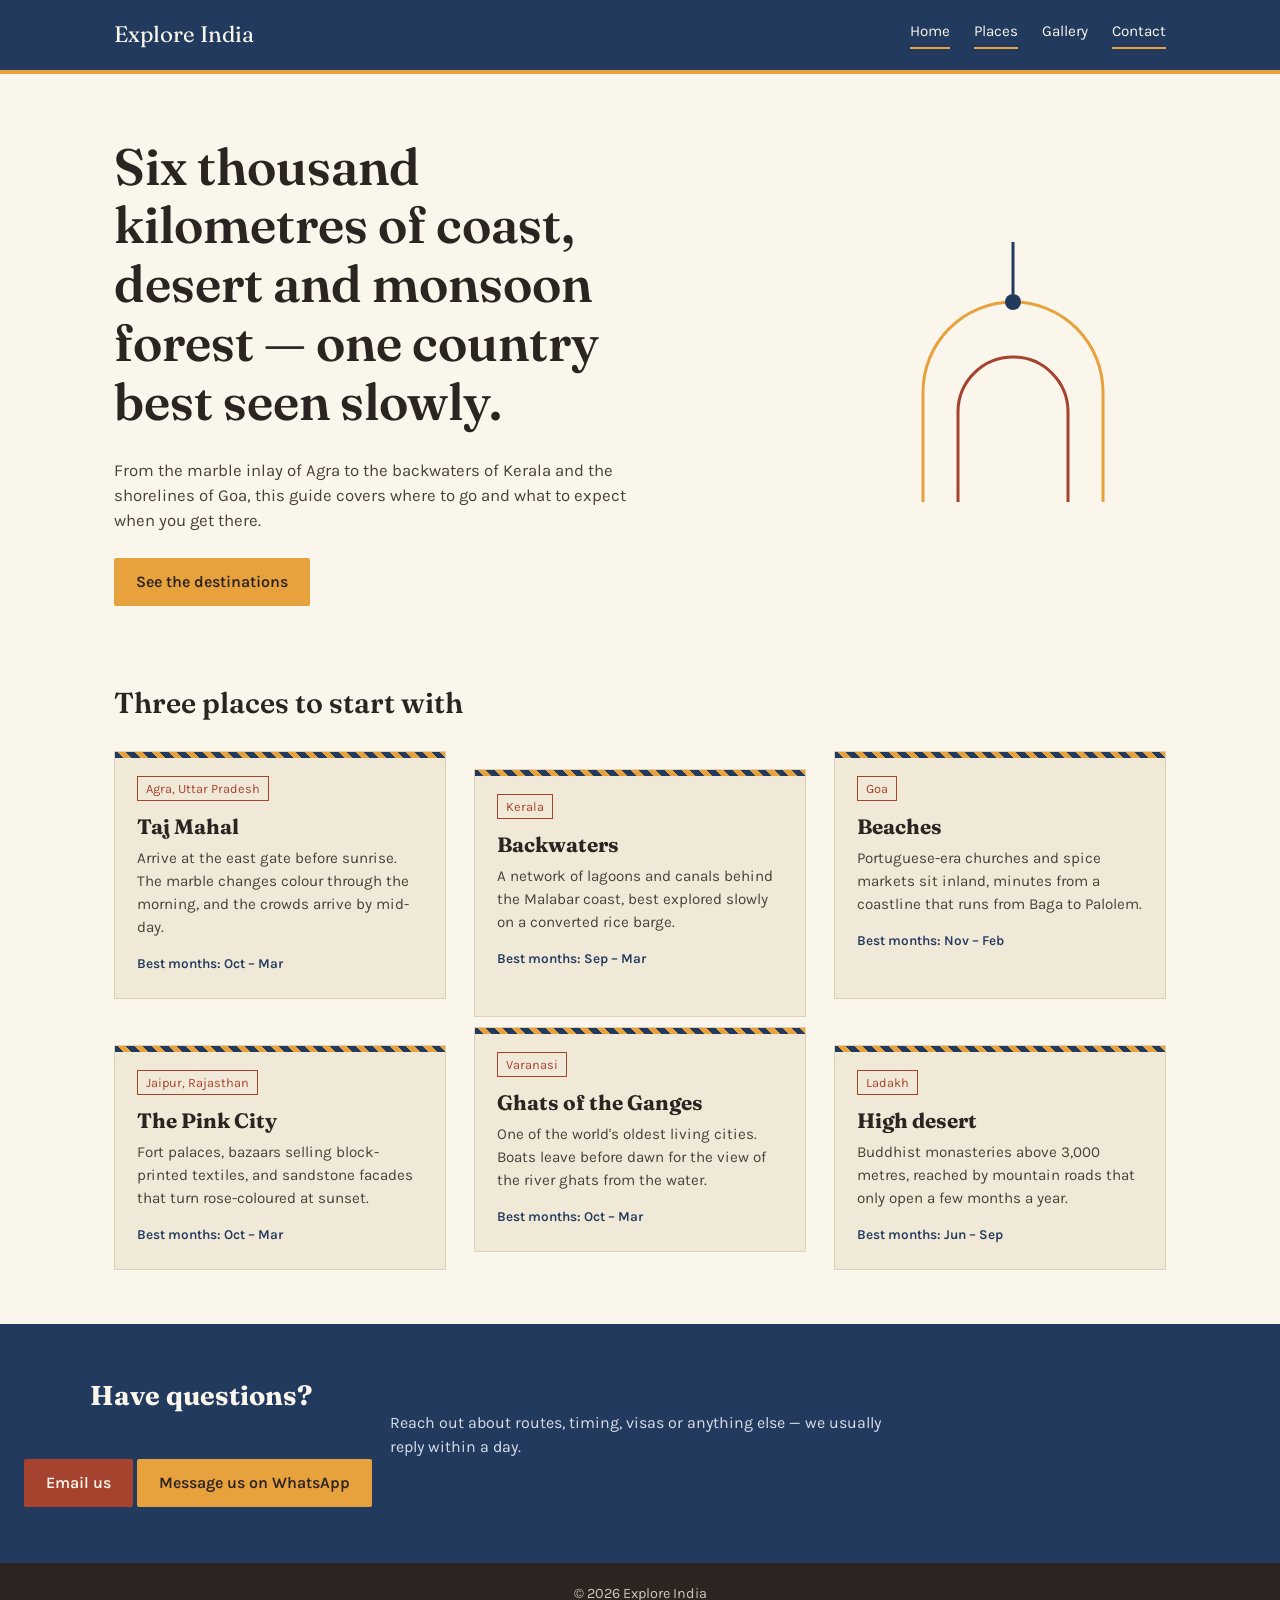
==== index.html @ b4f03fc1 "Merge branch 'main' into feat/contact-update" ====
<!DOCTYPE html>
<html lang="en">
<head>
    <meta charset="UTF-8">
    <meta name="viewport" content="width=device-width, initial-scale=1.0">
    <title>Explore India — Incredible India Travel Guide</title>
    <meta name="description" content="A traveller's guide to India: the Taj Mahal, Kerala's backwaters, and Goa's coastline.">
    <link rel="preconnect" href="https://fonts.googleapis.com">
    <link rel="preconnect" href="https://fonts.gstatic.com" crossorigin>
    <link href="https://fonts.googleapis.com/css2?family=Fraunces:ital,opsz,wght@0,9..144,400;0,9..144,600;1,9..144,500&family=Karla:wght@400;500;600&display=swap" rel="stylesheet">
    <link rel="stylesheet" href="./css/style.css">
</head>

<body>

<header class="site-header">
    <div class="header-inner">
        <a href="./index.html" class="wordmark">Explore India</a>

        <nav aria-label="Primary">
            <a href="./index.html" class="current">Home</a>
            <a href="./index.html#places">Places</a>
            <a href="./gallery.html">Gallery</a>
            <a href="./index.html#contact">Contact</a>
        </nav>
    </div>
</header>

<main>
    <section class="hero" id="home">
        <div class="hero-text">
            <h1>Six thousand kilometres of coast, desert and monsoon forest — one country best seen slowly.</h1>
            <p>From the marble inlay of Agra to the backwaters of Kerala and the shorelines of Goa, this guide covers where to go and what to expect when you get there.</p>
            <a href="#places" class="btn">See the destinations</a>
        </div>
        <div class="hero-mark" aria-hidden="true">
            <svg viewBox="0 0 220 260" xmlns="http://www.w3.org/2000/svg">
                <path d="M20 260 V150 A90 90 0 0 1 200 150 V260" fill="none" stroke="var(--saffron)" stroke-width="3"/>
                <path d="M55 260 V170 A55 55 0 0 1 165 170 V260" fill="none" stroke="var(--brick)" stroke-width="3"/>
                <circle cx="110" cy="60" r="8" fill="var(--indigo)"/>
                <line x1="110" y1="0" x2="110" y2="52" stroke="var(--indigo)" stroke-width="3"/>
            </svg>
        </div>
    </section>

    <section class="places" id="places">
        <h2>Three places to start with</h2>

        <div class="postcards">
            <article class="postcard">
                <span class="stamp">Agra, Uttar Pradesh</span>
                <h3>Taj Mahal</h3>
                <p>Arrive at the east gate before sunrise. The marble changes colour through the morning, and the crowds arrive by mid-day.</p>
                <p class="detail">Best months: Oct – Mar</p>
            </article>

            <article class="postcard postcard--shift">
                <span class="stamp">Kerala</span>
                <h3>Backwaters</h3>
                <p>A network of lagoons and canals behind the Malabar coast, best explored slowly on a converted rice barge.</p>
                <p class="detail">Best months: Sep – Mar</p>
            </article>

            <article class="postcard">
                <span class="stamp">Goa</span>
                <h3>Beaches</h3>
                <p>Portuguese-era churches and spice markets sit inland, minutes from a coastline that runs from Baga to Palolem.</p>
                <p class="detail">Best months: Nov – Feb</p>
            </article>

            <article class="postcard postcard--shift">
                <span class="stamp">Jaipur, Rajasthan</span>
                <h3>The Pink City</h3>
                <p>Fort palaces, bazaars selling block-printed textiles, and sandstone facades that turn rose-coloured at sunset.</p>
                <p class="detail">Best months: Oct – Mar</p>
            </article>

            <article class="postcard">
                <span class="stamp">Varanasi</span>
                <h3>Ghats of the Ganges</h3>
                <p>One of the world's oldest living cities. Boats leave before dawn for the view of the river ghats from the water.</p>
                <p class="detail">Best months: Oct – Mar</p>
            </article>

            <article class="postcard postcard--shift">
                <span class="stamp">Ladakh</span>
                <h3>High desert</h3>
                <p>Buddhist monasteries above 3,000 metres, reached by mountain roads that only open a few months a year.</p>
                <p class="detail">Best months: Jun – Sep</p>
            </article>
        </div>
    </section>

    <section class="contact" id="contact">
        <h2>Have questions?</h2>
<p>Reach out about routes, timing, visas or anything else — we usually reply within a day.</p>
        <a href="mailto:hello@exploreindia.example" class="btn btn--dark">Email us</a>
        <a href="https://wa.me/911234567890" class="btn btn--outline">Message us on WhatsApp</a>
    </div>
</section>
</main>

<footer class="site-footer">
    <p>© 2026 Explore India</p>
</footer>

<script src="./scripts/script.js"></script>

</body>
</html>
---- css/style.css ----
/* ============ Tokens ============ */
:root {
    --ink: #2B2420;
    --ivory: #FAF6EC;
    --paper: #F1E9D8;
    --saffron: #E8A23D;
    --indigo: #223A5E;
    --brick: #A6432F;

    --font-display: "Fraunces", Georgia, serif;
    --font-body: "Karla", Arial, sans-serif;

    --content-width: 1100px;
}

*,
*::before,
*::after {
    box-sizing: border-box;
}

html {
    scroll-behavior: smooth;
}

body {
    margin: 0;
    font-family: var(--font-body);
    color: var(--ink);
    background: var(--ivory);
    line-height: 1.5;
}

h1, h2, h3 {
    font-family: var(--font-display);
    line-height: 1.15;
    margin: 0 0 0.5em;
}

p {
    margin: 0 0 1em;
}

a {
    color: inherit;
}

a:focus-visible,
button:focus-visible {
    outline: 3px solid var(--indigo);
    outline-offset: 3px;
}

@media (prefers-reduced-motion: reduce) {
    html {
        scroll-behavior: auto;
    }
    .hero-text {
        animation: none !important;
    }
}

/* ============ Header ============ */
.site-header {
    background: var(--indigo);
    border-bottom: 4px solid var(--saffron);
}

.header-inner {
    max-width: var(--content-width);
    margin: 0 auto;
    padding: 18px 24px;
    display: flex;
    align-items: center;
    justify-content: space-between;
    flex-wrap: wrap;
    gap: 12px;
}

.wordmark {
    font-family: var(--font-display);
    font-size: 1.4rem;
    color: var(--ivory);
    text-decoration: none;
}

nav {
    display: flex;
    gap: 24px;
    flex-wrap: wrap;
}

nav a {
    color: var(--ivory);
    text-decoration: none;
    font-size: 0.95rem;
    padding-bottom: 4px;
    border-bottom: 2px solid transparent;
    transition: border-color 0.15s ease;
}

nav a:hover,
nav a.current {
    border-bottom-color: var(--saffron);
}

/* ============ Hero ============ */
.hero {
    max-width: var(--content-width);
    margin: 0 auto;
    padding: 64px 24px 48px;
    display: grid;
    grid-template-columns: 1.4fr 0.6fr;
    gap: 32px;
    align-items: center;
}

.hero-text {
    animation: rise 0.6s ease-out;
}

@keyframes rise {
    from { opacity: 0; transform: translateY(14px); }
    to { opacity: 1; transform: translateY(0); }
}

.hero-text h1 {
    font-size: clamp(2rem, 4vw + 1rem, 3.2rem);
    font-weight: 600;
    max-width: 16ch;
}

.hero-text p {
    max-width: 55ch;
    font-size: 1.05rem;
    color: #4a4038;
}

.hero-mark svg {
    width: 100%;
    height: auto;
    max-width: 220px;
    margin: 0 auto;
    display: block;
}

.btn {
    display: inline-block;
    margin-top: 8px;
    padding: 12px 22px;
    background: var(--saffron);
    color: var(--ink);
    text-decoration: none;
    font-weight: 600;
    border-radius: 2px;
    transition: background 0.15s ease;
}

.btn:hover {
    background: #d8912f;
}

.btn--dark {
    background: var(--brick);
    color: var(--ivory);
}

.btn--dark:hover {
    background: #8f3a2f;
}

/* ============ Places / postcards ============ */
.places {
    max-width: var(--content-width);
    margin: 0 auto;
    padding: 32px 24px 72px;
}

.places h2 {
    font-size: 1.8rem;
    font-weight: 600;
    margin-bottom: 32px;
}

.postcards {
    display: grid;
    grid-template-columns: repeat(3, 1fr);
    gap: 28px;
}

.postcard {
    background: var(--paper);
    border: 1px solid #ddd0b3;
    padding: 24px 22px;
    position: relative;
}

.postcard--shift {
    transform: translateY(18px);
}

.postcard::before {
    content: "";
    position: absolute;
    top: 0;
    left: 0;
    right: 0;
    height: 6px;
    background: repeating-linear-gradient(
        45deg,
        var(--indigo) 0 6px,
        var(--saffron) 6px 12px
    );
}

.stamp {
    display: inline-block;
    font-size: 0.8rem;
    color: var(--brick);
    border: 1px solid var(--brick);
    padding: 2px 8px;
    margin-bottom: 14px;
}

.postcard h3 {
    font-size: 1.3rem;
    margin-bottom: 8px;
}

.postcard p {
    color: #4a4038;
    font-size: 0.95rem;
}

.postcard .detail {
    color: var(--indigo);
    font-weight: 600;
    font-size: 0.85rem;
    margin-bottom: 0;
}

/* ============ Contact ============ */
.contact {
    background: var(--indigo);
    color: var(--ivory);
    text-align: left;
    padding: 56px 24px;
}

.contact > * {
    max-width: var(--content-width);
    margin: 0 auto;
}

.contact h2 {
    color: var(--ivory);
    font-size: 1.7rem;
}

.contact p {
    color: #d7deea;
    max-width: 50ch;
}

/* ============ Gallery ============ */
.gallery {
    max-width: var(--content-width);
    margin: 0 auto;
    padding: 56px 24px 72px;
}

.gallery h2 {
    font-size: 1.8rem;
    font-weight: 600;
}

.gallery-intro {
    color: #4a4038;
    margin-bottom: 36px;
}

.gallery-container {
    display: grid;
    grid-template-columns: repeat(3, 1fr);
    grid-auto-flow: dense;
    gap: 24px;
}

.gallery-card {
    margin: 0;
    background: var(--paper);
    border: 1px solid #ddd0b3;
    overflow: hidden;
}

.gallery-card--tall {
    grid-row: span 2;
}

.gallery-card img {
    display: block;
    width: 100%;
    height: 100%;
    aspect-ratio: 3 / 2;
    object-fit: cover;
    object-position: center;
}

.gallery-card--tall img {
    aspect-ratio: 3 / 5;
}

.gallery-card figcaption {
    padding: 14px 16px;
}

.gallery-card h3 {
    font-size: 1.05rem;
    margin-bottom: 2px;
}

.gallery-card p {
    margin: 0;
    font-size: 0.9rem;
    color: #4a4038;
}

/* ============ Footer ============ */
.site-footer {
    background: var(--ink);
    color: #cfc6ba;
    text-align: center;
    padding: 20px;
    font-size: 0.9rem;
}

.site-footer p {
    margin: 0;
}

/* ============ Responsive ============ */
@media (max-width: 800px) {
    .hero {
        grid-template-columns: 1fr;
        text-align: left;
    }

    .hero-mark {
        display: none;
    }

    .postcards {
        grid-template-columns: 1fr;
    }

    .postcard--shift {
        transform: none;
    }

    .gallery-container {
        grid-template-columns: 1fr;
    }

    .gallery-card--tall {
        grid-row: auto;
    }

    .gallery-card--tall img,
    .gallery-card img {
        aspect-ratio: 3 / 2;
    }
}
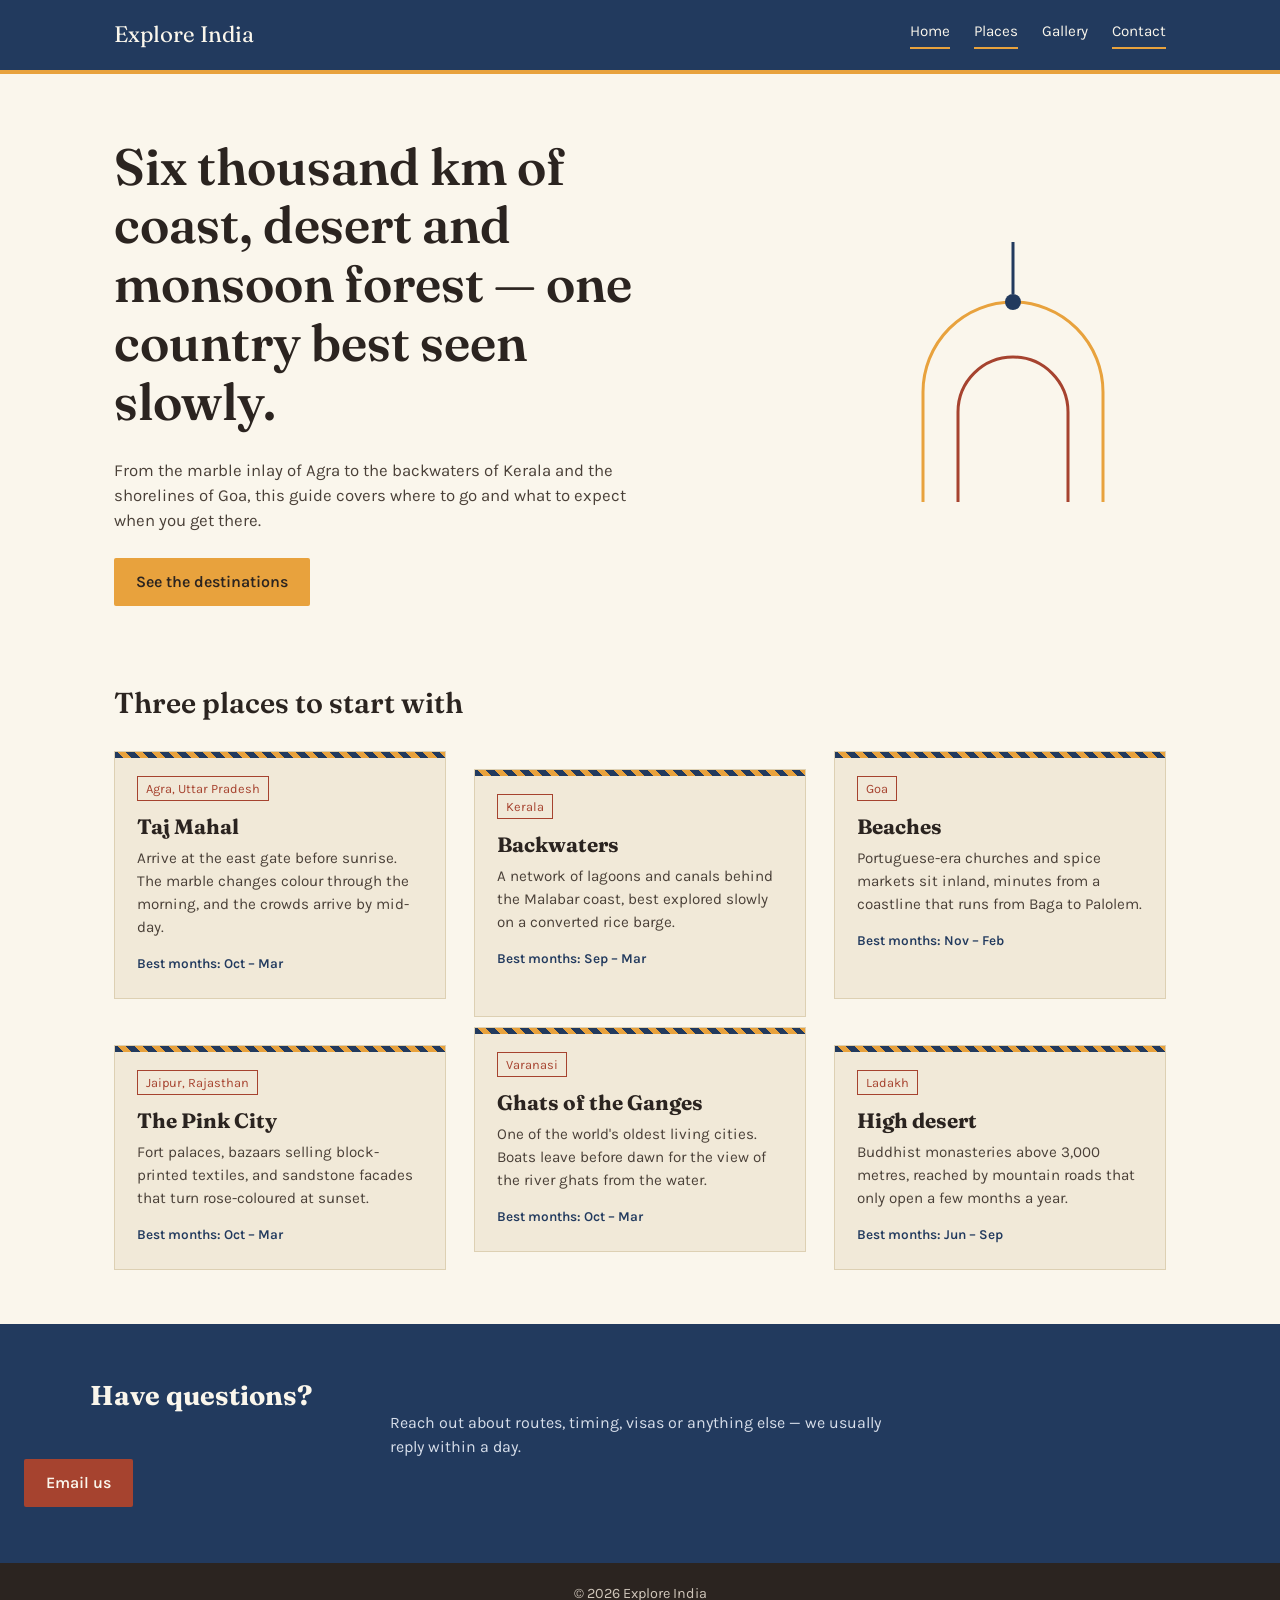
==== commit b9695c3b: "Sample Conflict" ====
--- a/index.html
+++ b/index.html
@@ -29,7 +29,7 @@
 <main>
     <section class="hero" id="home">
         <div class="hero-text">
-            <h1>Six thousand kilometres of coast, desert and monsoon forest — one country best seen slowly.</h1>
+            <h1>Six thousand km of coast, desert and monsoon forest — one country best seen slowly.</h1>
             <p>From the marble inlay of Agra to the backwaters of Kerala and the shorelines of Goa, this guide covers where to go and what to expect when you get there.</p>
             <a href="#places" class="btn">See the destinations</a>
         </div>
@@ -95,9 +95,7 @@
         <h2>Have questions?</h2>
 <p>Reach out about routes, timing, visas or anything else — we usually reply within a day.</p>
         <a href="mailto:hello@exploreindia.example" class="btn btn--dark">Email us</a>
-        <a href="https://wa.me/911234567890" class="btn btn--outline">Message us on WhatsApp</a>
-    </div>
-</section>
+    </section>
 </main>
 
 <footer class="site-footer">
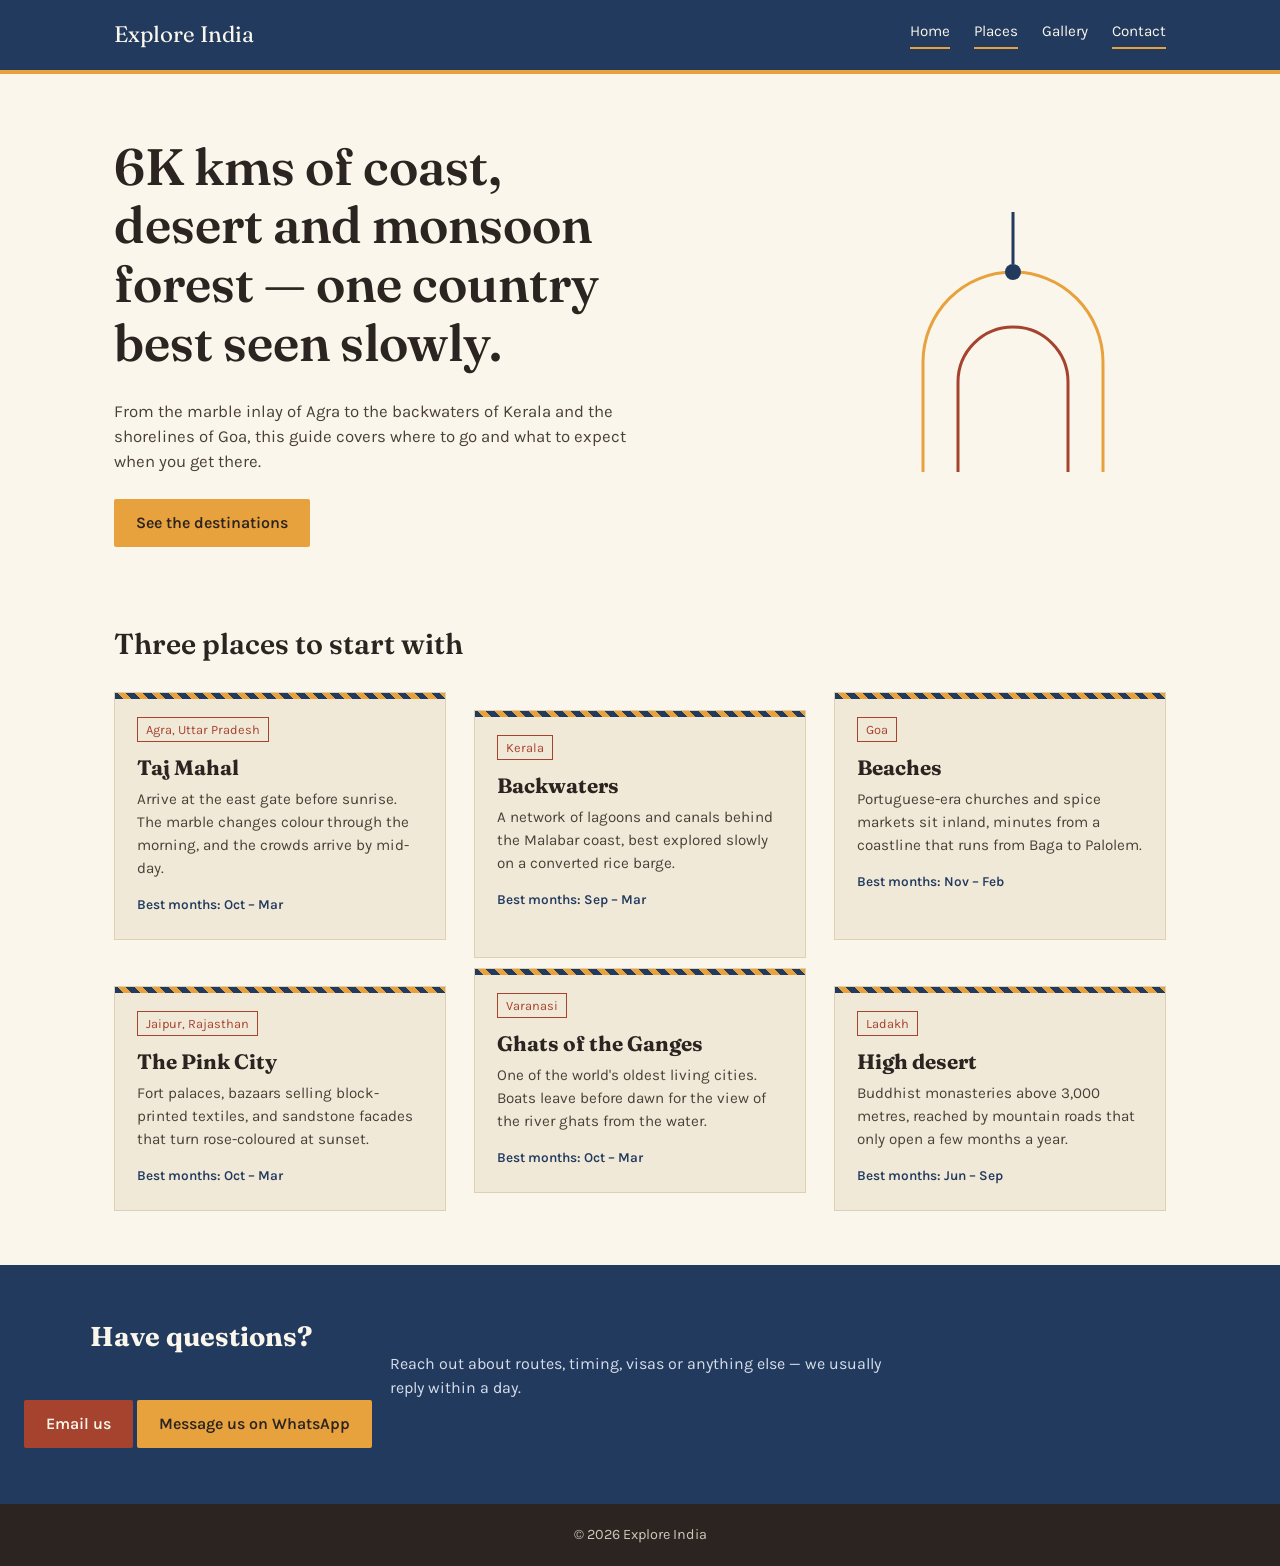
==== commit 35f85dd3: "Sample Conflict 2" ====
--- a/index.html
+++ b/index.html
@@ -29,7 +29,7 @@
 <main>
     <section class="hero" id="home">
         <div class="hero-text">
-            <h1>Six thousand km of coast, desert and monsoon forest — one country best seen slowly.</h1>
+            <h1>6K kms of coast, desert and monsoon forest — one country best seen slowly.</h1>
             <p>From the marble inlay of Agra to the backwaters of Kerala and the shorelines of Goa, this guide covers where to go and what to expect when you get there.</p>
             <a href="#places" class="btn">See the destinations</a>
         </div>
@@ -95,7 +95,9 @@
         <h2>Have questions?</h2>
 <p>Reach out about routes, timing, visas or anything else — we usually reply within a day.</p>
         <a href="mailto:hello@exploreindia.example" class="btn btn--dark">Email us</a>
-    </section>
+        <a href="https://wa.me/911234567890" class="btn btn--outline">Message us on WhatsApp</a>
+    </div>
+</section>
 </main>
 
 <footer class="site-footer">
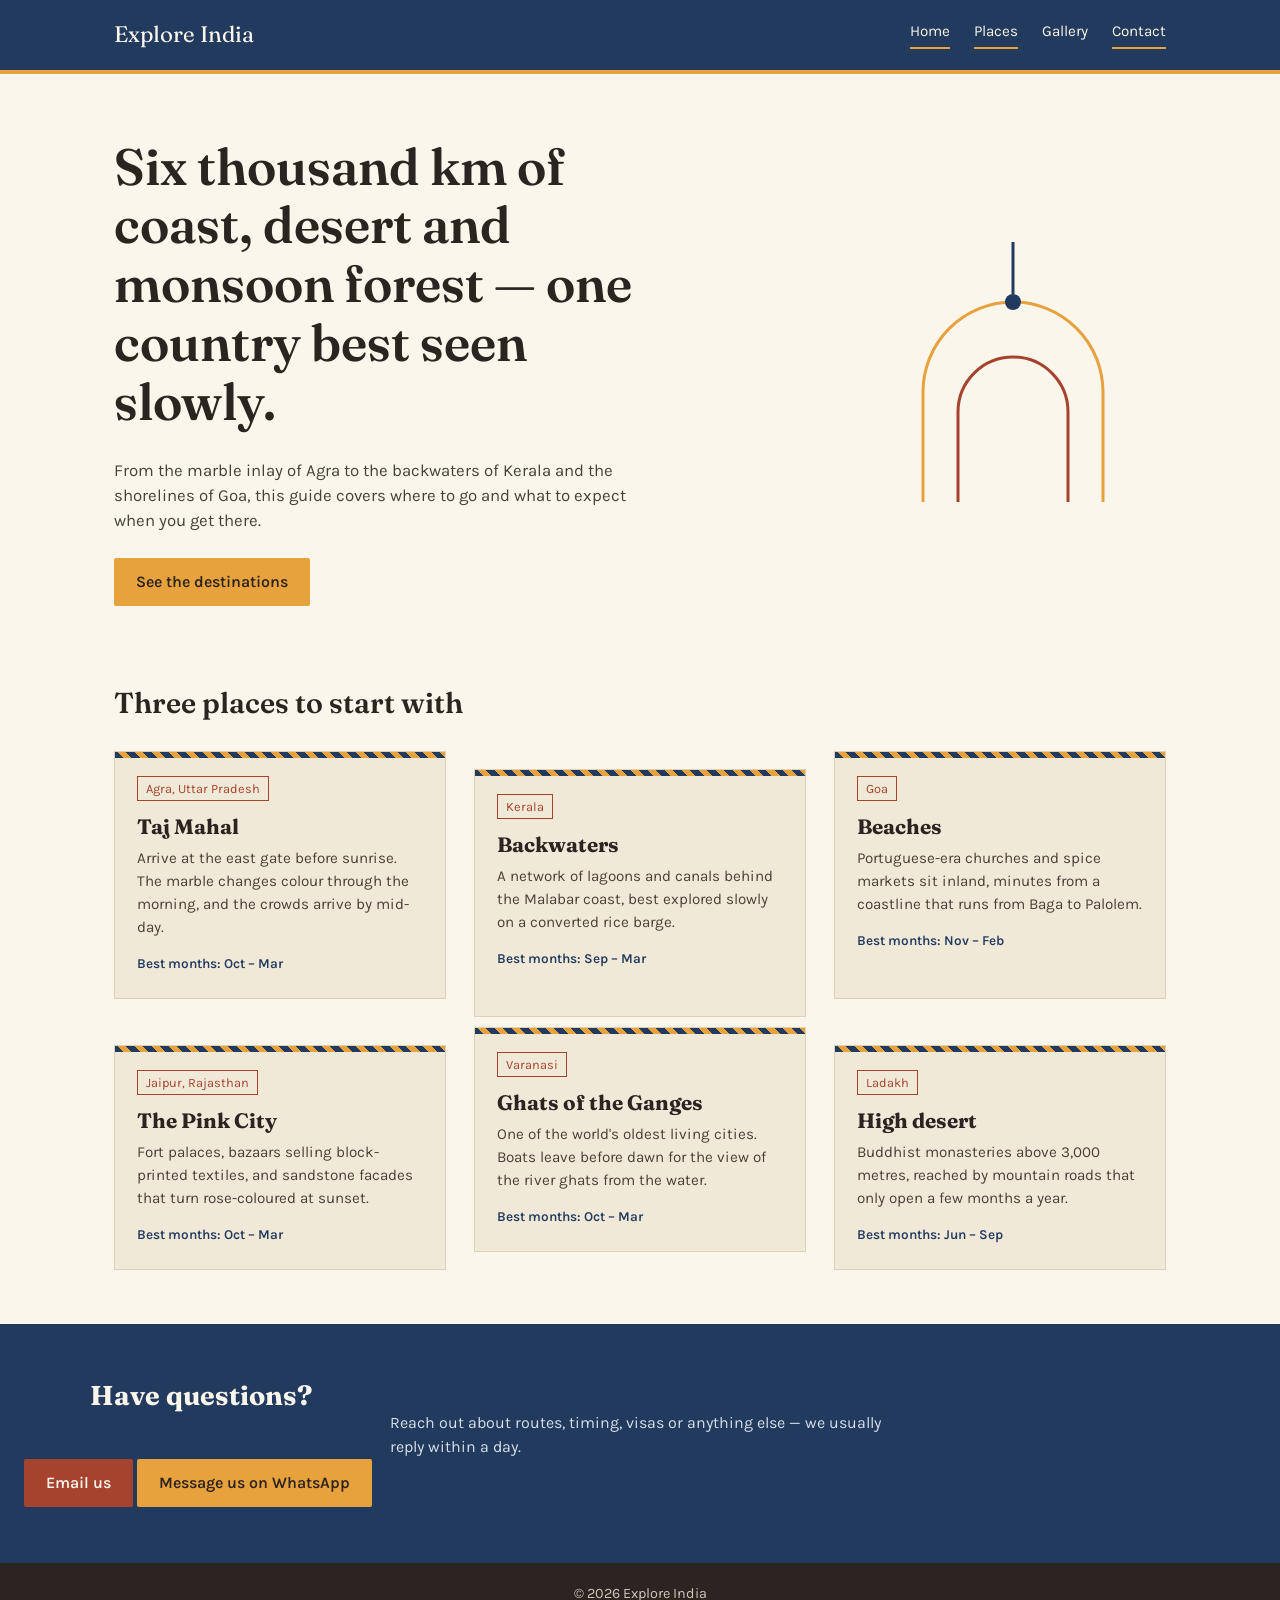
==== commit a622c166: "Merge pull request #5 from neha-n-git/feat/contact-fix Sample Conflict" ====
--- a/index.html
+++ b/index.html
@@ -29,7 +29,7 @@
 <main>
     <section class="hero" id="home">
         <div class="hero-text">
-            <h1>6K kms of coast, desert and monsoon forest — one country best seen slowly.</h1>
+            <h1>Six thousand km of coast, desert and monsoon forest — one country best seen slowly.</h1>
             <p>From the marble inlay of Agra to the backwaters of Kerala and the shorelines of Goa, this guide covers where to go and what to expect when you get there.</p>
             <a href="#places" class="btn">See the destinations</a>
         </div>
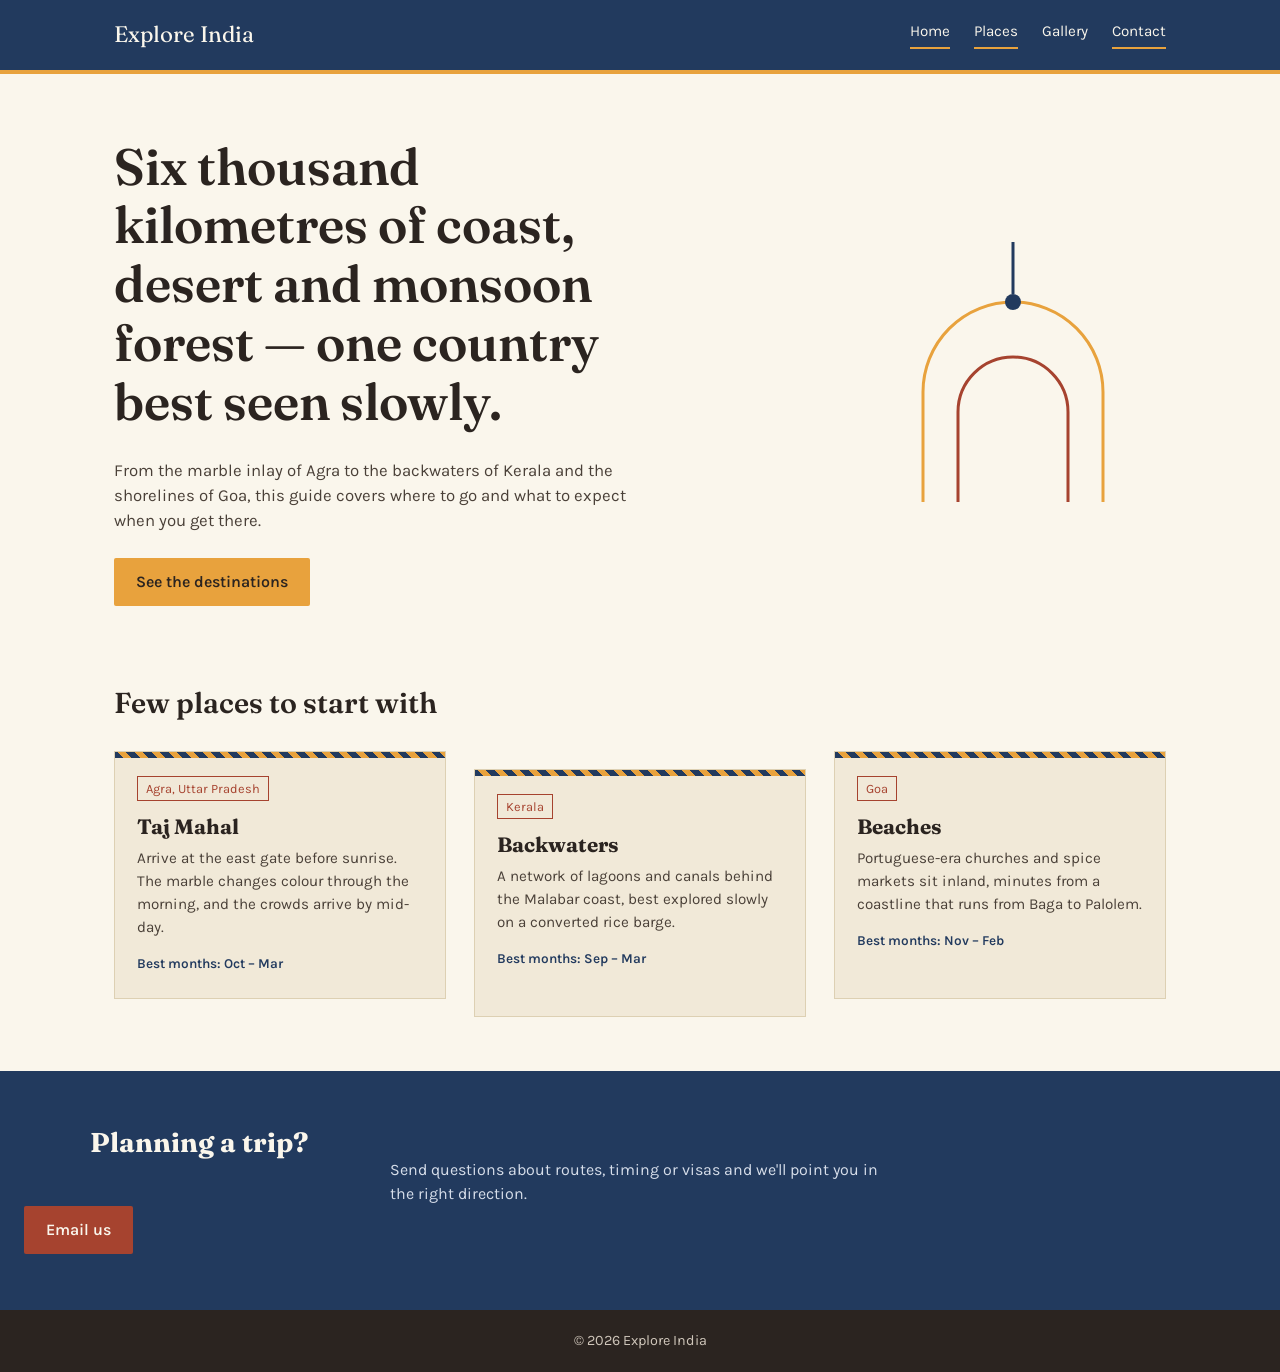
==== commit 2d80ef7c: "conflict" ====
--- a/index.html
+++ b/index.html
@@ -29,7 +29,7 @@
 <main>
     <section class="hero" id="home">
         <div class="hero-text">
-            <h1>Six thousand km of coast, desert and monsoon forest — one country best seen slowly.</h1>
+            <h1>Six thousand kilometres of coast, desert and monsoon forest — one country best seen slowly.</h1>
             <p>From the marble inlay of Agra to the backwaters of Kerala and the shorelines of Goa, this guide covers where to go and what to expect when you get there.</p>
             <a href="#places" class="btn">See the destinations</a>
         </div>
@@ -44,7 +44,7 @@
     </section>
 
     <section class="places" id="places">
-        <h2>Three places to start with</h2>
+        <h2>Few places to start with</h2>
 
         <div class="postcards">
             <article class="postcard">
@@ -67,37 +67,14 @@
                 <p>Portuguese-era churches and spice markets sit inland, minutes from a coastline that runs from Baga to Palolem.</p>
                 <p class="detail">Best months: Nov – Feb</p>
             </article>
-
-            <article class="postcard postcard--shift">
-                <span class="stamp">Jaipur, Rajasthan</span>
-                <h3>The Pink City</h3>
-                <p>Fort palaces, bazaars selling block-printed textiles, and sandstone facades that turn rose-coloured at sunset.</p>
-                <p class="detail">Best months: Oct – Mar</p>
-            </article>
-
-            <article class="postcard">
-                <span class="stamp">Varanasi</span>
-                <h3>Ghats of the Ganges</h3>
-                <p>One of the world's oldest living cities. Boats leave before dawn for the view of the river ghats from the water.</p>
-                <p class="detail">Best months: Oct – Mar</p>
-            </article>
-
-            <article class="postcard postcard--shift">
-                <span class="stamp">Ladakh</span>
-                <h3>High desert</h3>
-                <p>Buddhist monasteries above 3,000 metres, reached by mountain roads that only open a few months a year.</p>
-                <p class="detail">Best months: Jun – Sep</p>
-            </article>
         </div>
     </section>
 
     <section class="contact" id="contact">
-        <h2>Have questions?</h2>
-<p>Reach out about routes, timing, visas or anything else — we usually reply within a day.</p>
+        <h2>Planning a trip?</h2>
+        <p>Send questions about routes, timing or visas and we'll point you in the right direction.</p>
         <a href="mailto:hello@exploreindia.example" class="btn btn--dark">Email us</a>
-        <a href="https://wa.me/911234567890" class="btn btn--outline">Message us on WhatsApp</a>
-    </div>
-</section>
+    </section>
 </main>
 
 <footer class="site-footer">
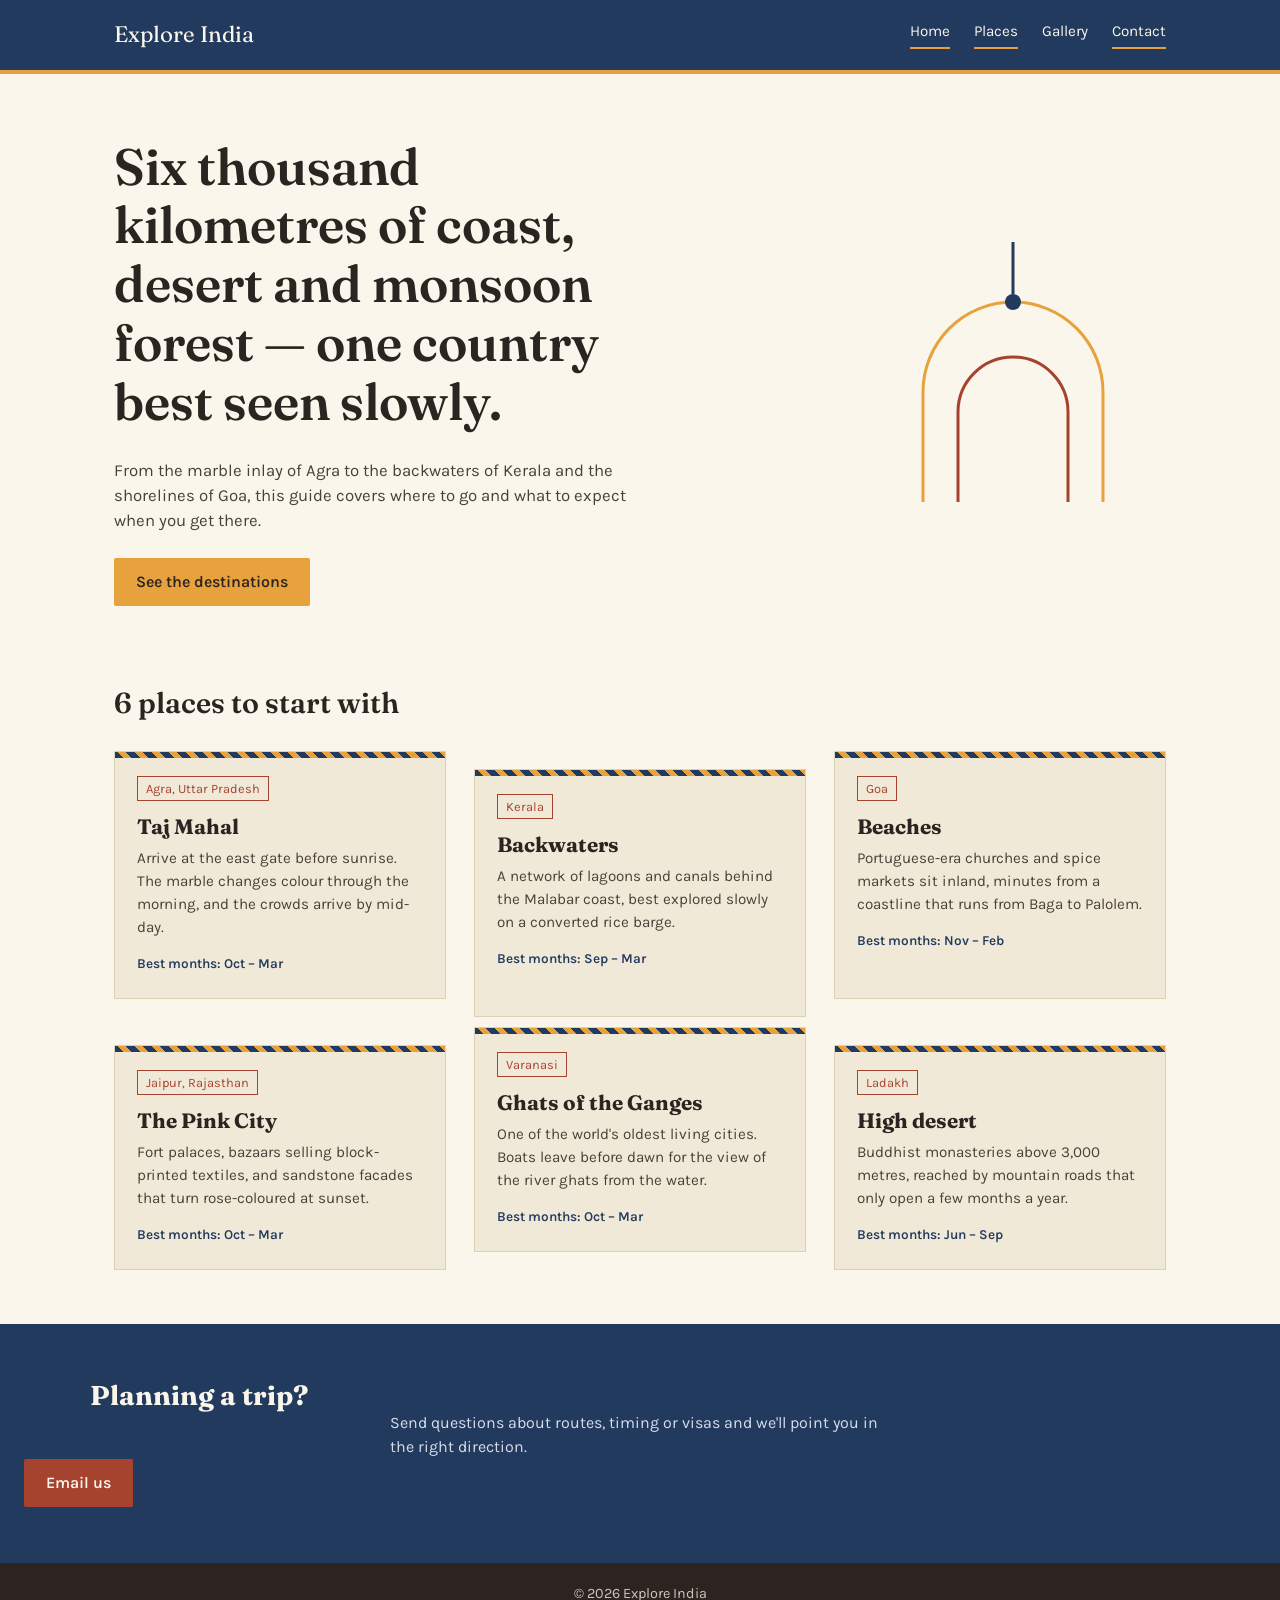
==== commit 9c9a3b18: "conflict 2" ====
--- a/index.html
+++ b/index.html
@@ -44,7 +44,7 @@
     </section>
 
     <section class="places" id="places">
-        <h2>Few places to start with</h2>
+        <h2>6 places to start with</h2>
 
         <div class="postcards">
             <article class="postcard">
@@ -67,6 +67,27 @@
                 <p>Portuguese-era churches and spice markets sit inland, minutes from a coastline that runs from Baga to Palolem.</p>
                 <p class="detail">Best months: Nov – Feb</p>
             </article>
+
+            <article class="postcard postcard--shift">
+                <span class="stamp">Jaipur, Rajasthan</span>
+                <h3>The Pink City</h3>
+                <p>Fort palaces, bazaars selling block-printed textiles, and sandstone facades that turn rose-coloured at sunset.</p>
+                <p class="detail">Best months: Oct – Mar</p>
+            </article>
+
+            <article class="postcard">
+                <span class="stamp">Varanasi</span>
+                <h3>Ghats of the Ganges</h3>
+                <p>One of the world's oldest living cities. Boats leave before dawn for the view of the river ghats from the water.</p>
+                <p class="detail">Best months: Oct – Mar</p>
+            </article>
+
+            <article class="postcard postcard--shift">
+                <span class="stamp">Ladakh</span>
+                <h3>High desert</h3>
+                <p>Buddhist monasteries above 3,000 metres, reached by mountain roads that only open a few months a year.</p>
+                <p class="detail">Best months: Jun – Sep</p>
+            </article>
         </div>
     </section>
 
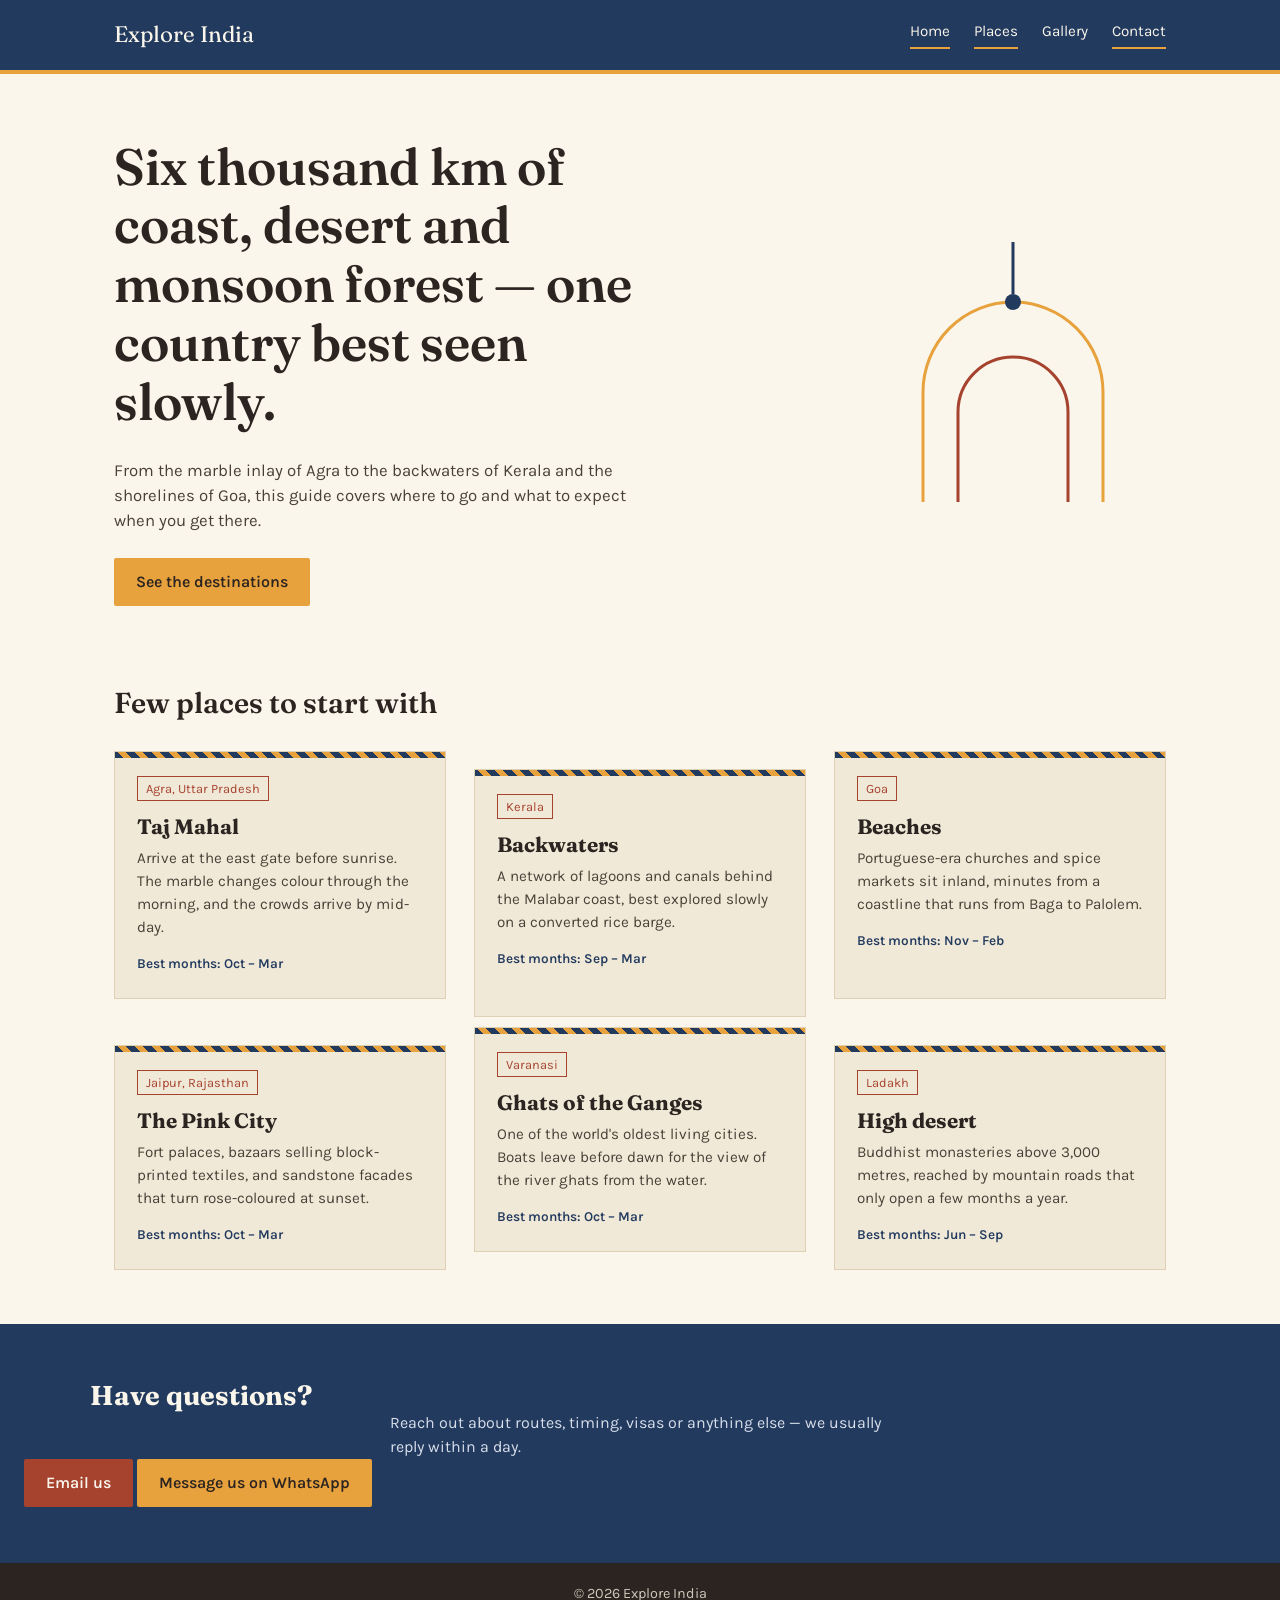
==== commit d6bd6862: "Merge pull request #7 from neha-n-git/feat/ui conflict" ====
--- a/index.html
+++ b/index.html
@@ -29,7 +29,8 @@
 <main>
     <section class="hero" id="home">
         <div class="hero-text">
-            <h1>Six thousand kilometres of coast, desert and monsoon forest — one country best seen slowly.</h1>
+
+            <h1>Six thousand km of coast, desert and monsoon forest — one country best seen slowly.</h1>
             <p>From the marble inlay of Agra to the backwaters of Kerala and the shorelines of Goa, this guide covers where to go and what to expect when you get there.</p>
             <a href="#places" class="btn">See the destinations</a>
         </div>
@@ -44,7 +45,7 @@
     </section>
 
     <section class="places" id="places">
-        <h2>6 places to start with</h2>
+        <h2>Few places to start with</h2>
 
         <div class="postcards">
             <article class="postcard">
@@ -92,10 +93,12 @@
     </section>
 
     <section class="contact" id="contact">
-        <h2>Planning a trip?</h2>
-        <p>Send questions about routes, timing or visas and we'll point you in the right direction.</p>
+        <h2>Have questions?</h2>
+<p>Reach out about routes, timing, visas or anything else — we usually reply within a day.</p>
         <a href="mailto:hello@exploreindia.example" class="btn btn--dark">Email us</a>
-    </section>
+        <a href="https://wa.me/911234567890" class="btn btn--outline">Message us on WhatsApp</a>
+    </div>
+</section>
 </main>
 
 <footer class="site-footer">
